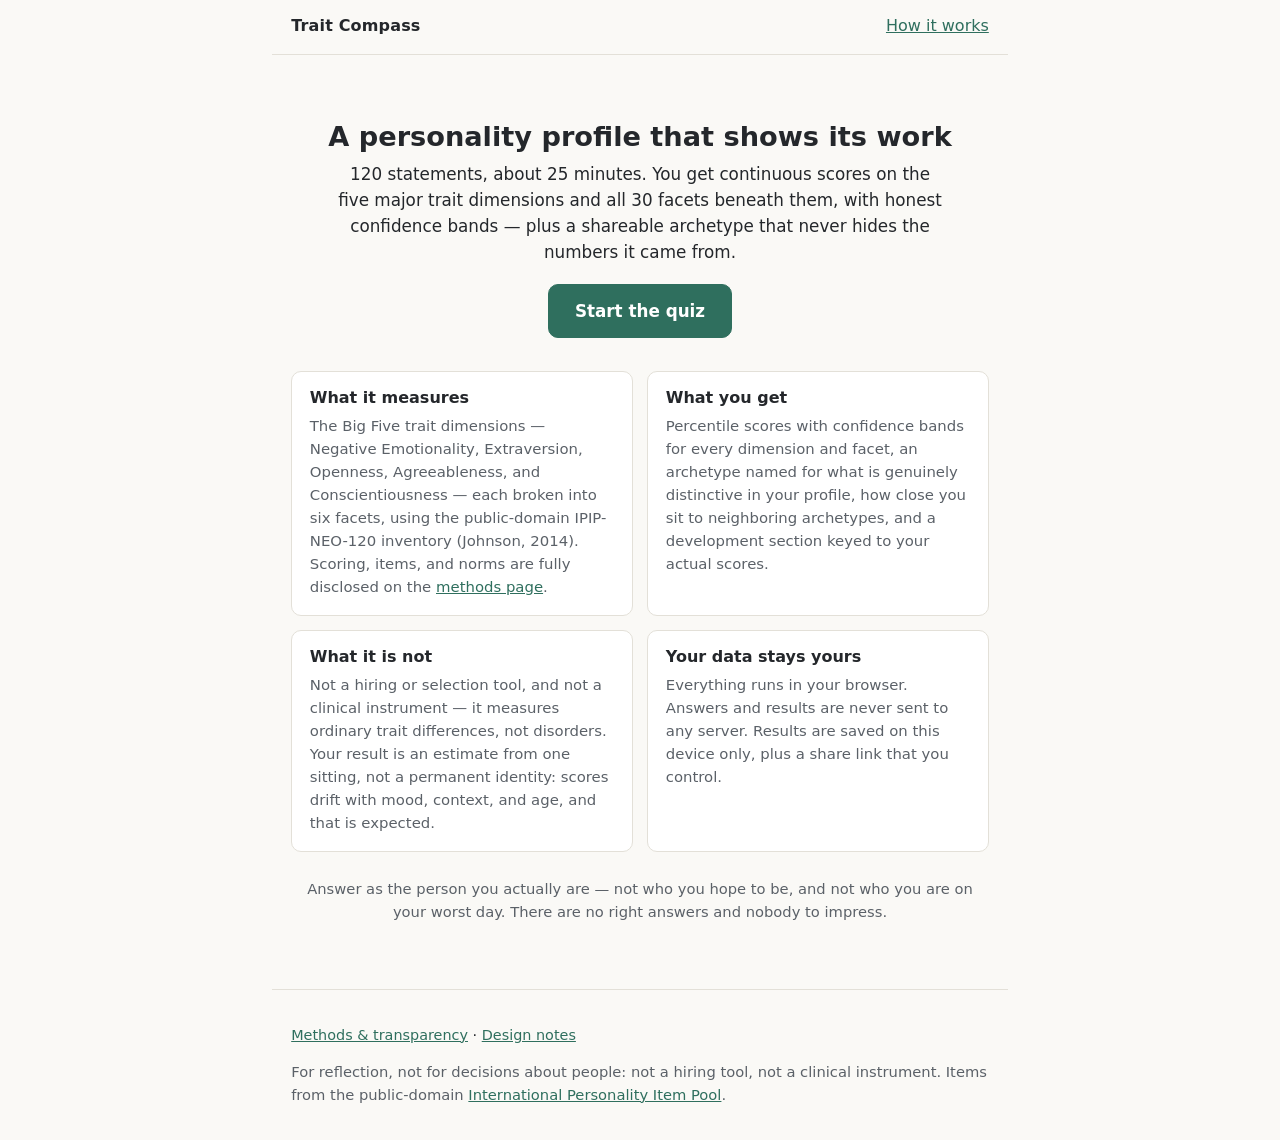
==== index.html @ 42b35391 "Add Trait Compass: facet-level web personality quiz built on the repo's research Static, dependency-" ====
<!DOCTYPE html>
<html lang="en">
<head>
<meta charset="utf-8">
<meta name="viewport" content="width=device-width, initial-scale=1">
<meta name="description" content="A free, facet-level personality profile built on public-domain IPIP-NEO-120 items. Continuous scores, honest confidence bands, and an archetype that never hides the numbers underneath.">
<title>Trait Compass</title>
<link rel="stylesheet" href="css/quiz.css">
</head>
<body>
<a class="skip-link" href="#main">Skip to content</a>
<header class="site-header">
  <a class="brand" href="#intro">Trait Compass</a>
  <nav>
    <a href="about.html">How it works</a>
  </nav>
</header>

<main id="main">

  <!-- ============ Intro / consent ============ -->
  <section id="screen-intro" hidden>
    <div class="intro-hero">
      <h1>A personality profile that shows its work</h1>
      <p class="lede">
        120 statements, about 25 minutes. You get continuous scores on the five
        major trait dimensions and all 30 facets beneath them, with honest
        confidence bands — plus a shareable archetype that never hides the
        numbers it came from.
      </p>
      <div class="intro-actions">
        <button id="btn-start" class="primary big">Start the quiz</button>
        <button id="btn-resume" class="secondary big" hidden>Resume where you left off</button>
      </div>
      <p id="intro-history-note" class="quiet" hidden></p>
    </div>

    <div class="intro-grid">
      <div class="intro-card">
        <h2>What it measures</h2>
        <p>The Big Five trait dimensions — Negative Emotionality, Extraversion,
        Openness, Agreeableness, and Conscientiousness — each broken into six
        facets, using the public-domain IPIP-NEO-120 inventory
        (Johnson, 2014). Scoring, items, and norms are fully disclosed on the
        <a href="about.html">methods page</a>.</p>
      </div>
      <div class="intro-card">
        <h2>What you get</h2>
        <p>Percentile scores with confidence bands for every dimension and
        facet, an archetype named for what is genuinely distinctive in your
        profile, how close you sit to neighboring archetypes, and a
        development section keyed to your actual scores.</p>
      </div>
      <div class="intro-card">
        <h2>What it is not</h2>
        <p>Not a hiring or selection tool, and not a clinical instrument —
        it measures ordinary trait differences, not disorders. Your result is
        an estimate from one sitting, not a permanent identity: scores drift
        with mood, context, and age, and that is expected.</p>
      </div>
      <div class="intro-card">
        <h2>Your data stays yours</h2>
        <p>Everything runs in your browser. Answers and results are never sent
        to any server. Results are saved on this device only, plus a share
        link that you control.</p>
      </div>
    </div>

    <p class="quiet center">
      Answer as the person you actually are — not who you hope to be, and not
      who you are on your worst day. There are no right answers and nobody to
      impress.
    </p>
  </section>

  <!-- ============ Quiz ============ -->
  <section id="screen-quiz" hidden>
    <div class="progress-wrap" aria-hidden="true">
      <div class="progress-bar"><div id="progress-fill"></div></div>
    </div>
    <p id="progress-text" class="quiet center" aria-live="polite"></p>

    <div class="item-card">
      <p class="item-lead quiet">How accurately does this statement describe you?</p>
      <h2 id="item-text" aria-live="polite"></h2>
      <div id="likert" class="likert" role="radiogroup" aria-label="Your answer">
        <!-- populated by quiz.js -->
      </div>
      <div class="quiz-nav">
        <button id="btn-back" class="secondary">&larr; Back</button>
        <span class="quiet keyboard-hint">Keys 1&ndash;5 answer &middot; &larr; goes back</span>
      </div>
    </div>
  </section>

  <!-- ============ Results ============ -->
  <section id="screen-results" hidden>
    <div id="results-root"><!-- populated by results.js --></div>
  </section>

</main>

<footer class="site-footer">
  <p>
    <a href="about.html">Methods &amp; transparency</a> &middot;
    <a href="https://github.com/rylanowens/personality/blob/main/docs/quiz-design.md">Design notes</a>
  </p>
  <p class="quiet">
    For reflection, not for decisions about people: not a hiring tool, not a
    clinical instrument. Items from the public-domain
    <a href="https://ipip.ori.org/">International Personality Item Pool</a>.
  </p>
</footer>

<script src="data/items.js"></script>
<script src="data/norms.js"></script>
<script src="data/prose.js"></script>
<script src="data/archetypes.js"></script>
<script src="js/scoring.js"></script>
<script src="js/encode.js"></script>
<script src="js/archetype.js"></script>
<script src="js/history.js"></script>
<script src="js/results.js"></script>
<script src="js/quiz.js"></script>
<script src="js/app.js"></script>
</body>
</html>
---- css/quiz.css ----
/* Trait Compass — mobile-first, no dependencies. */

:root {
  --bg: #faf9f6;
  --surface: #ffffff;
  --ink: #24272b;
  --ink-soft: #5b6168;
  --line: #e3e0d8;
  --accent: #2f6f5e;
  --accent-ink: #ffffff;
  --accent-soft: #e4efeb;
  --band: #c9ddd6;
  --warn-bg: #fdf3e0;
  --warn-line: #e8c88a;
  --focus: #1d4ed8;
  --radius: 10px;
  --max-w: 46rem;
}

@media (prefers-color-scheme: dark) {
  :root {
    --bg: #191b1e;
    --surface: #22252a;
    --ink: #e8e6e1;
    --ink-soft: #a3a8ae;
    --line: #3a3e45;
    --accent: #5da58f;
    --accent-ink: #10231d;
    --accent-soft: #253630;
    --band: #35564c;
    --warn-bg: #33290f;
    --warn-line: #7a6222;
    --focus: #7ca4f7;
  }
}

* { box-sizing: border-box; }

html { color-scheme: light dark; }

body {
  margin: 0;
  background: var(--bg);
  color: var(--ink);
  font: 16px/1.55 system-ui, -apple-system, "Segoe UI", Roboto, sans-serif;
}

a { color: var(--accent); }

h1, h2, h3 { line-height: 1.25; }

button {
  font: inherit;
  border-radius: var(--radius);
  border: 1px solid var(--line);
  background: var(--surface);
  color: var(--ink);
  padding: 0.55rem 1rem;
  min-height: 44px;
  cursor: pointer;
}
button:hover { border-color: var(--accent); }
button:focus-visible, a:focus-visible {
  outline: 3px solid var(--focus);
  outline-offset: 2px;
}
button.primary {
  background: var(--accent);
  border-color: var(--accent);
  color: var(--accent-ink);
  font-weight: 600;
}
button.big { padding: 0.8rem 1.6rem; font-size: 1.05rem; }

.skip-link {
  position: absolute;
  left: -999px;
  top: 0;
  background: var(--surface);
  padding: 0.5rem 1rem;
  z-index: 10;
}
.skip-link:focus { left: 0.5rem; top: 0.5rem; }

.site-header {
  display: flex;
  justify-content: space-between;
  align-items: baseline;
  padding: 0.9rem 1.2rem;
  border-bottom: 1px solid var(--line);
  max-width: var(--max-w);
  margin: 0 auto;
}
.site-header .brand {
  font-weight: 700;
  text-decoration: none;
  color: var(--ink);
  letter-spacing: 0.01em;
}
.site-header nav a { margin-left: 1rem; }

main {
  max-width: var(--max-w);
  margin: 0 auto;
  padding: 1.2rem;
}

.site-footer {
  max-width: var(--max-w);
  margin: 2rem auto 0;
  padding: 1.2rem;
  border-top: 1px solid var(--line);
  font-size: 0.9rem;
}

.quiet { color: var(--ink-soft); font-size: 0.92rem; }
.center { text-align: center; }

/* ---------- intro ---------- */

.intro-hero { text-align: center; padding: 1.5rem 0 0.5rem; }
.intro-hero h1 { font-size: 1.7rem; margin-bottom: 0.4rem; }
.lede { font-size: 1.05rem; max-width: 38rem; margin: 0 auto 1.2rem; }
.intro-actions { display: flex; gap: 0.8rem; justify-content: center; flex-wrap: wrap; }

.intro-grid {
  display: grid;
  gap: 0.9rem;
  grid-template-columns: 1fr;
  margin: 1.6rem 0;
}
@media (min-width: 640px) {
  .intro-grid { grid-template-columns: 1fr 1fr; }
}
.intro-card {
  background: var(--surface);
  border: 1px solid var(--line);
  border-radius: var(--radius);
  padding: 1rem 1.1rem;
}
.intro-card h2 { font-size: 1rem; margin: 0 0 0.4rem; }
.intro-card p { margin: 0; font-size: 0.93rem; color: var(--ink-soft); }

/* ---------- quiz ---------- */

.progress-wrap { padding-top: 1rem; }
.progress-bar {
  height: 6px;
  background: var(--line);
  border-radius: 3px;
  overflow: hidden;
}
#progress-fill {
  height: 100%;
  width: 0;
  background: var(--accent);
  transition: width 0.15s ease;
}
@media (prefers-reduced-motion: reduce) {
  #progress-fill { transition: none; }
}

.item-card {
  background: var(--surface);
  border: 1px solid var(--line);
  border-radius: var(--radius);
  padding: 1.4rem 1.2rem 1.1rem;
  margin-top: 0.8rem;
}
.item-lead { margin: 0 0 0.3rem; }
#item-text { font-size: 1.35rem; margin: 0 0 1.1rem; min-height: 3.4rem; }

.likert { display: grid; gap: 0.45rem; }
.likert button {
  display: flex;
  align-items: center;
  gap: 0.7rem;
  text-align: left;
  width: 100%;
  padding: 0.6rem 0.8rem;
}
.likert button .key {
  flex: none;
  width: 1.7rem;
  height: 1.7rem;
  display: inline-flex;
  align-items: center;
  justify-content: center;
  border-radius: 50%;
  background: var(--accent-soft);
  color: var(--ink);
  font-weight: 600;
  font-size: 0.85rem;
}
.likert button[aria-checked="true"] {
  border-color: var(--accent);
  background: var(--accent-soft);
}
.likert button.flash {
  border-color: var(--accent);
  background: var(--accent-soft);
}

.quiz-nav {
  display: flex;
  justify-content: space-between;
  align-items: center;
  margin-top: 1rem;
}
@media (max-width: 480px) {
  .keyboard-hint { display: none; }
}

/* ---------- results ---------- */

.result-card {
  background: var(--surface);
  border: 1px solid var(--line);
  border-radius: var(--radius);
  padding: 1.3rem 1.2rem;
  margin: 1rem 0;
}

.archetype-card { text-align: center; }
.archetype-card .reads-as { margin: 0.4rem 0 0; }
.archetype-card h1 { font-size: 1.8rem; margin: 0.1rem 0 0.5rem; }
.archetype-card .summary { max-width: 34rem; margin: 0 auto 0.9rem; }
.defining-chips { display: flex; gap: 0.5rem; justify-content: center; flex-wrap: wrap; margin-bottom: 1rem; }
.chip {
  background: var(--accent-soft);
  border: 1px solid var(--accent);
  border-radius: 999px;
  padding: 0.25rem 0.8rem;
  font-size: 0.88rem;
}
.share-row { display: flex; gap: 0.6rem; justify-content: center; flex-wrap: wrap; }

.flag-notice {
  background: var(--warn-bg);
  border: 1px solid var(--warn-line);
  border-radius: var(--radius);
  padding: 0.8rem 1rem;
  margin: 1rem 0;
  font-size: 0.93rem;
}

.neighbor-strip p { margin: 0.35rem 0; }

.scale-row { margin: 1rem 0 1.2rem; }
.scale-head {
  display: flex;
  justify-content: space-between;
  align-items: baseline;
  gap: 0.6rem;
}
.scale-head .pct { font-weight: 700; font-variant-numeric: tabular-nums; }
.scale-track {
  position: relative;
  height: 14px;
  background: var(--line);
  border-radius: 7px;
  margin: 0.35rem 0;
}
.scale-band {
  position: absolute;
  top: 0;
  height: 100%;
  background: var(--band);
  border-radius: 7px;
}
.scale-dot {
  position: absolute;
  top: 50%;
  width: 12px;
  height: 12px;
  border-radius: 50%;
  background: var(--accent);
  transform: translate(-50%, -50%);
  border: 2px solid var(--surface);
}
.scale-prose { margin: 0.3rem 0 0; font-size: 0.93rem; color: var(--ink-soft); }

details.facet-group {
  border: 1px solid var(--line);
  border-radius: var(--radius);
  background: var(--surface);
  margin: 0.6rem 0;
  padding: 0 1rem;
}
details.facet-group summary {
  cursor: pointer;
  padding: 0.8rem 0;
  font-weight: 600;
  min-height: 44px;
  display: flex;
  align-items: center;
  justify-content: space-between;
  gap: 0.7rem;
}
details.facet-group summary::-webkit-details-marker { display: none; }
details.facet-group summary::after { content: "+"; color: var(--ink-soft); }
details[open].facet-group summary::after { content: "\2212"; }
.facet-scale { margin: 0.7rem 0 1.1rem; }
.facet-scale .scale-track { height: 10px; }
.facet-scale .scale-dot { width: 10px; height: 10px; }

.compare-table { width: 100%; border-collapse: collapse; font-size: 0.93rem; }
.compare-table th, .compare-table td {
  text-align: left;
  padding: 0.45rem 0.5rem;
  border-bottom: 1px solid var(--line);
  font-variant-numeric: tabular-nums;
}
.delta-up { color: var(--accent); }
.delta-down { color: #b3593a; }

.history-list { list-style: none; padding: 0; }
.history-list li {
  display: flex;
  justify-content: space-between;
  align-items: center;
  gap: 0.6rem;
  padding: 0.5rem 0;
  border-bottom: 1px solid var(--line);
  flex-wrap: wrap;
}

.result-section-title { margin: 1.8rem 0 0.2rem; font-size: 1.15rem; }

.toast {
  position: fixed;
  bottom: 1rem;
  left: 50%;
  transform: translateX(-50%);
  background: var(--ink);
  color: var(--bg);
  border-radius: 999px;
  padding: 0.5rem 1.1rem;
  font-size: 0.9rem;
  z-index: 20;
}
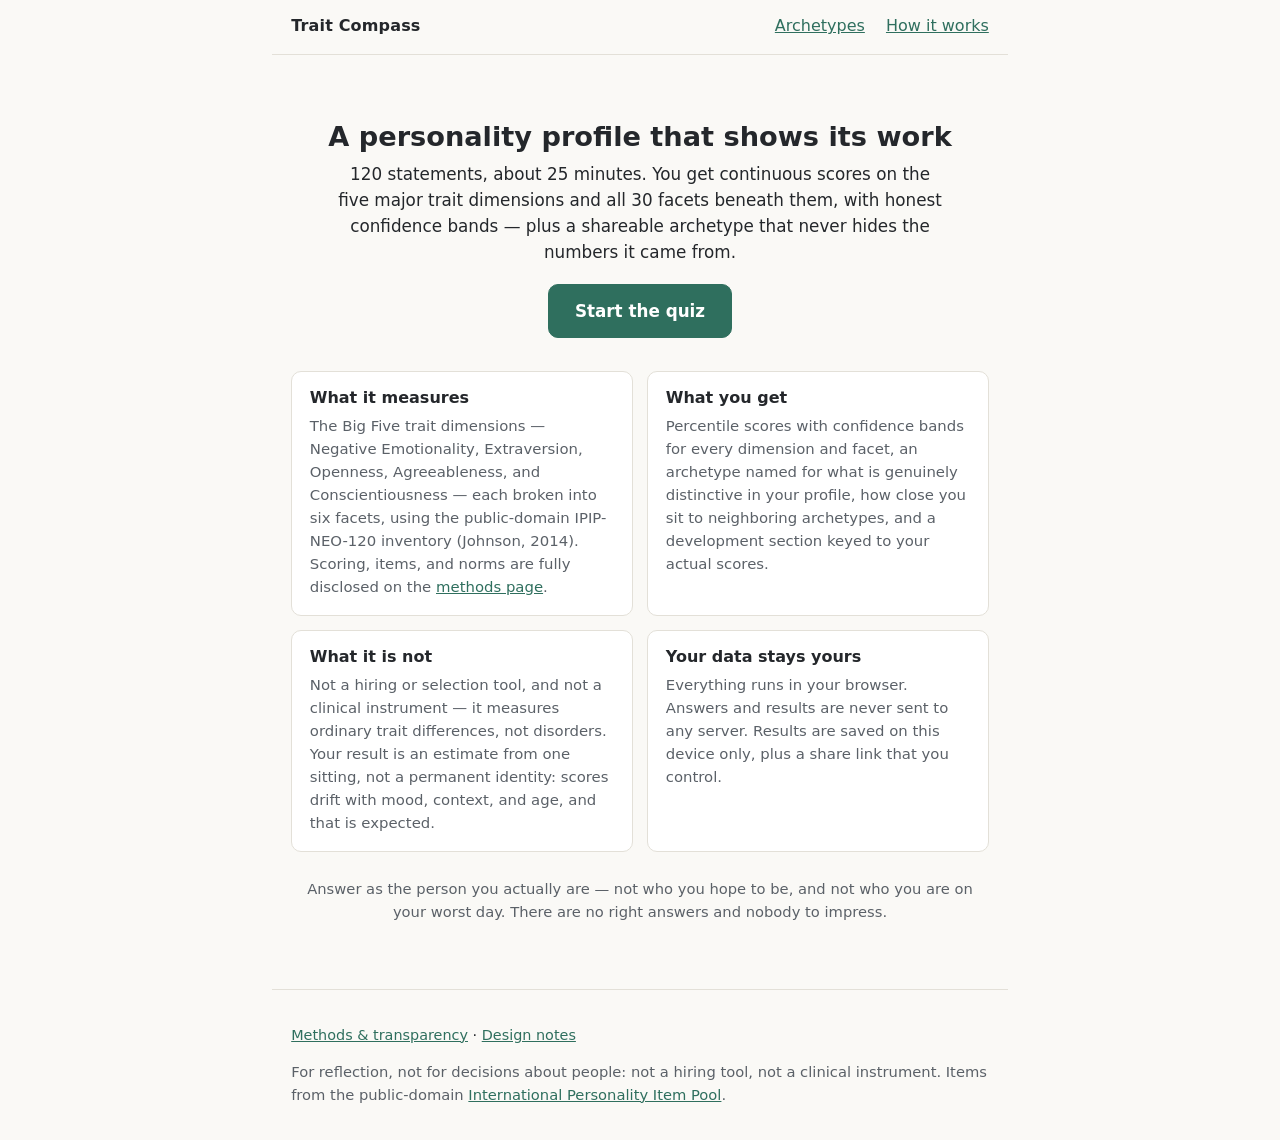
==== commit b0d16745: "Add archetype gallery page listing all 51 archetypes archetypes.html renders every archetype from da" ====
--- a/index.html
+++ b/index.html
@@ -12,6 +12,7 @@
 <header class="site-header">
   <a class="brand" href="#intro">Trait Compass</a>
   <nav>
+    <a href="archetypes.html">Archetypes</a>
     <a href="about.html">How it works</a>
   </nav>
 </header>
